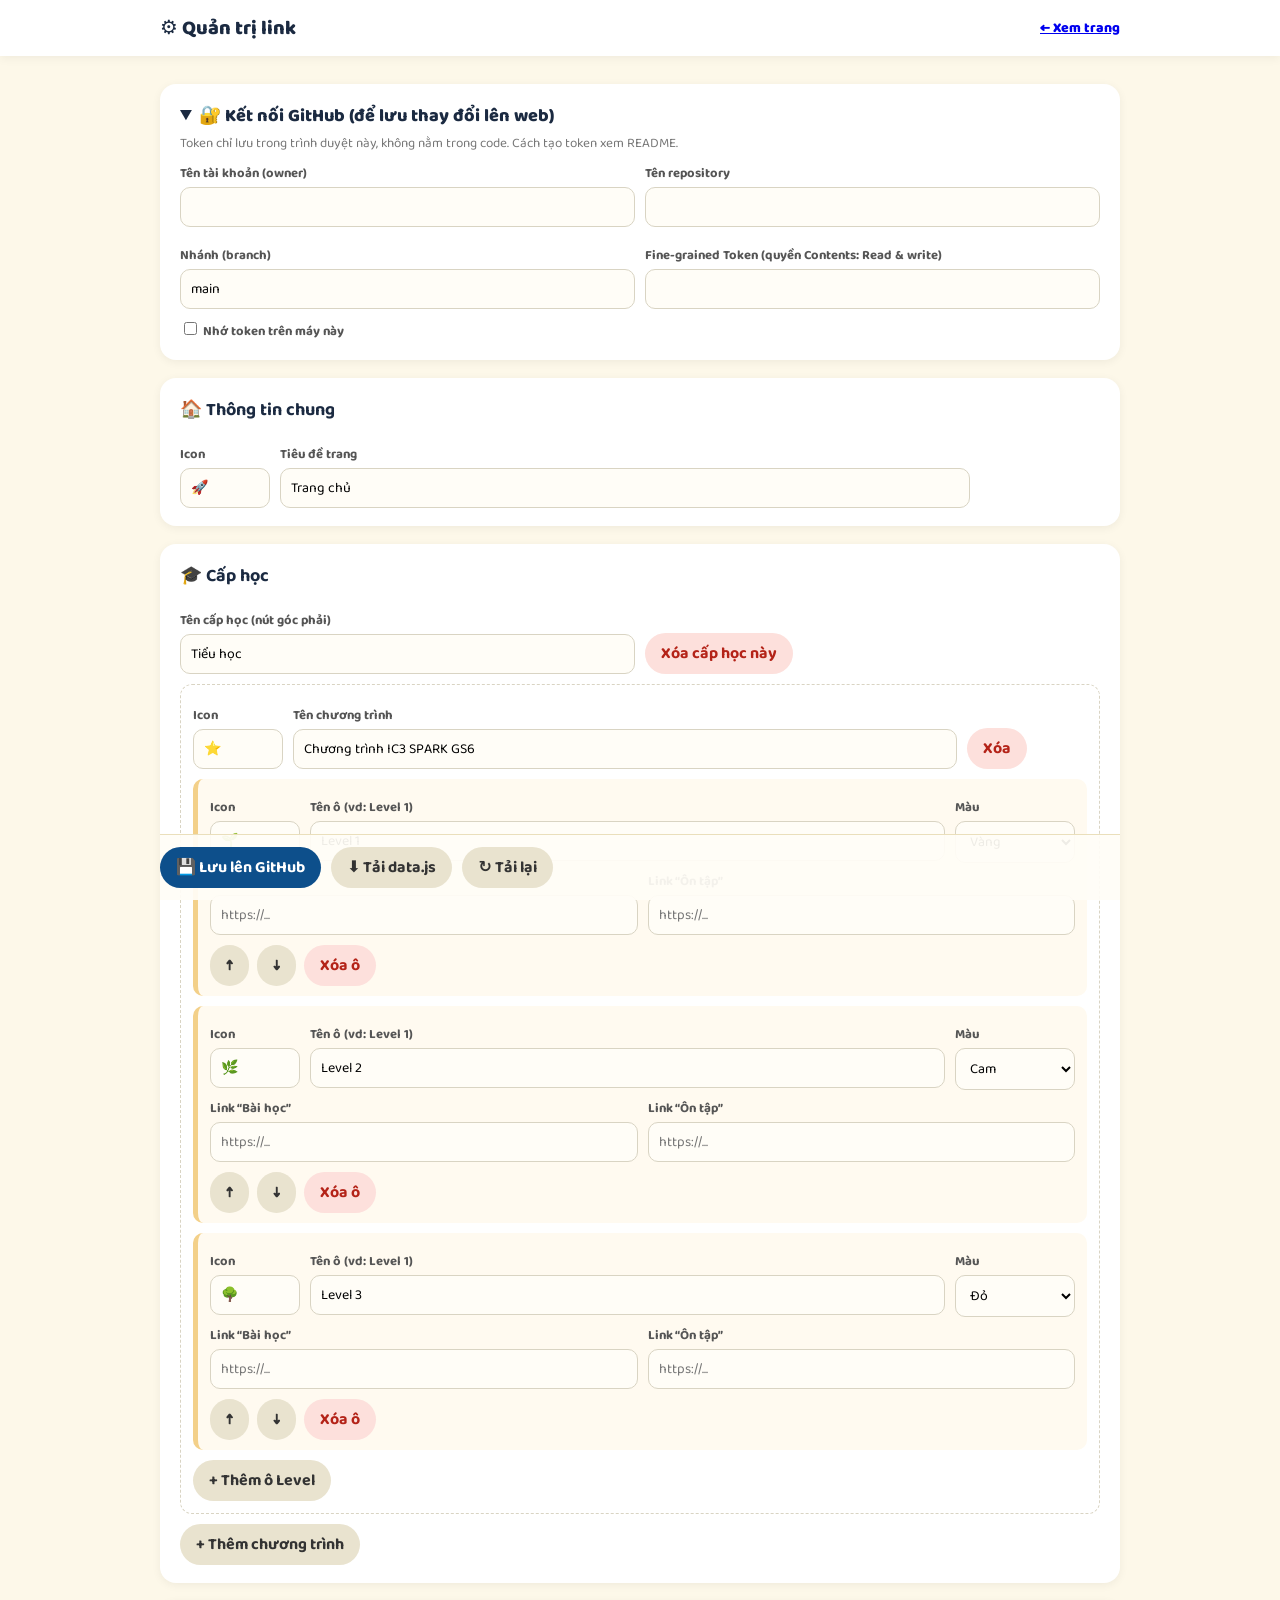
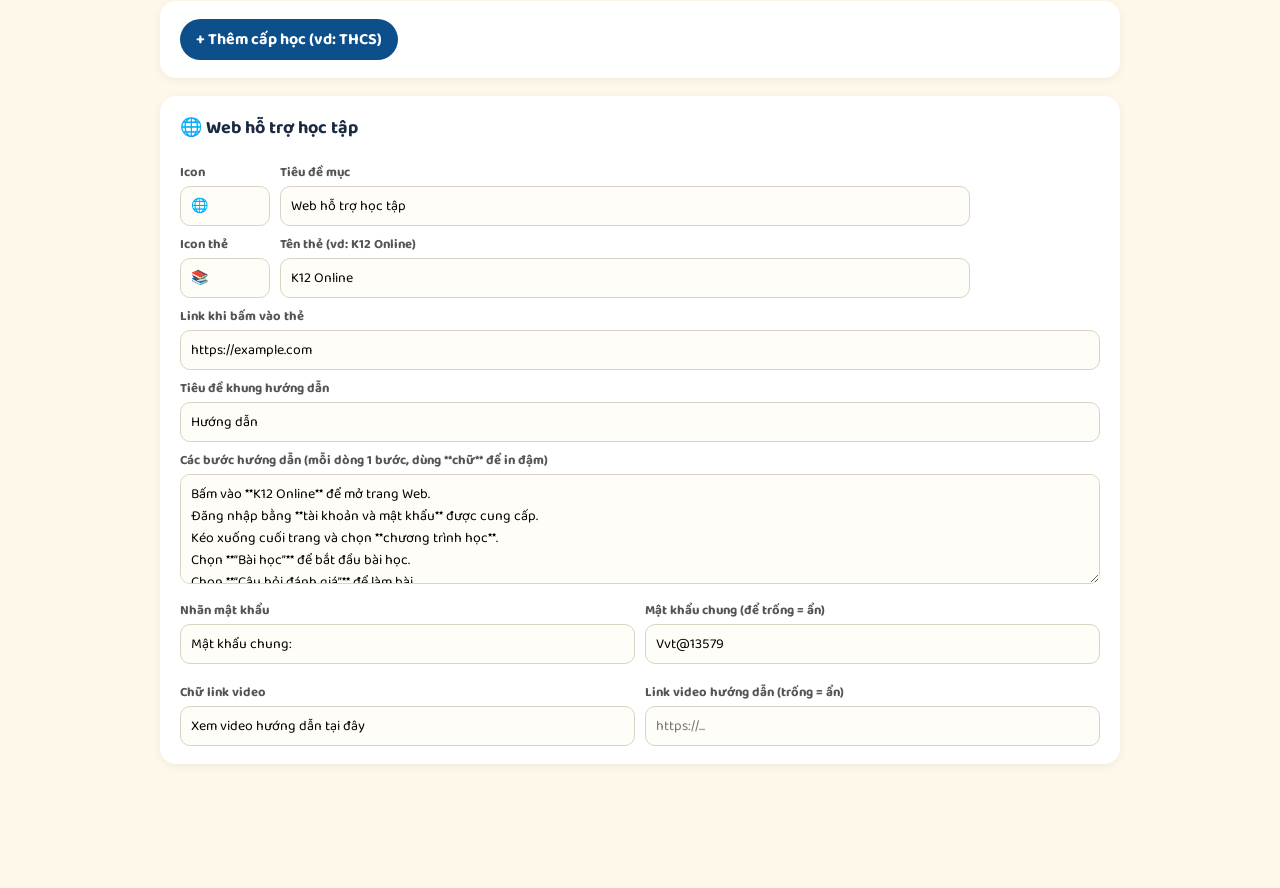
==== admin.html @ aa2e1fe3 "Add files via upload" ====
<!DOCTYPE html>
<html lang="vi">
<head>
<meta charset="utf-8">
<meta name="viewport" content="width=device-width,initial-scale=1">
<title>Quản trị link</title>
<meta name="robots" content="noindex">
<link href="https://fonts.googleapis.com/css2?family=Baloo+2:wght@500;600;700;800&display=swap" rel="stylesheet">
<link rel="stylesheet" href="style.css">
<style>
.card{background:#fff;border-radius:16px;padding:18px 20px;margin-bottom:18px;box-shadow:0 2px 10px rgba(0,0,0,.06)}
.card h3{margin:0 0 12px;font-size:18px}
label{display:block;font-size:13px;font-weight:700;margin:8px 0 3px;color:#555}
input,select,textarea{width:100%;font:inherit;font-size:14px;padding:8px 10px;border:1.5px solid #d9d4c3;border-radius:10px;background:#fffdf7}
textarea{min-height:110px;resize:vertical}
.g2{display:grid;grid-template-columns:1fr 1fr;gap:10px}
.g3{display:grid;grid-template-columns:90px 1fr 120px;gap:10px}
.sub{border:1.5px dashed #d9d4c3;border-radius:12px;padding:12px;margin:10px 0}
.lv{border-left:5px solid #f3d089;background:#fffaf0;border-radius:10px;padding:10px 12px;margin:10px 0}
.bar{display:flex;gap:8px;flex-wrap:wrap;align-items:center;margin-top:10px}
button.b{border:0;border-radius:999px;padding:8px 16px;font:inherit;font-weight:700;cursor:pointer;background:#e9e3cf;color:#333}
button.b.p{background:var(--blue);color:#fff}
button.b.d{background:#fde0dc;color:#b42318}
.sticky{position:sticky;bottom:0;background:#fffdf7ee;padding:12px 0;border-top:1px solid #eadfbb;display:flex;gap:10px;flex-wrap:wrap;align-items:center;z-index:3}
#msg{font-weight:700}
.ok{color:#1a7f37}.err{color:#b42318}
details summary{cursor:pointer;font-weight:800;font-size:18px}
small{color:#777}
@media(max-width:600px){.g2,.g3{grid-template-columns:1fr}}
</style>
</head>
<body>
<div class="topbar"><div class="wrap">⚙️ Quản trị link <a href="index.html" style="margin-left:auto;font-size:14px">← Xem trang</a></div></div>
<main class="wrap">
<div class="card">
<details id="conn"><summary>🔐 Kết nối GitHub (để lưu thay đổi lên web)</summary>
<small>Token chỉ lưu trong trình duyệt này, không nằm trong code. Cách tạo token xem README.</small>
<div class="g2">
<div><label>Tên tài khoản (owner)</label><input id="owner"></div>
<div><label>Tên repository</label><input id="repo"></div>
<div><label>Nhánh (branch)</label><input id="branch" value="main"></div>
<div><label>Fine-grained Token (quyền Contents: Read & write)</label><input id="token" type="password" autocomplete="off"></div>
</div>
<div class="bar"><label style="margin:0"><input type="checkbox" id="remember" style="width:auto"> Nhớ token trên máy này</label></div>
</details></div>
<div id="editor"><div class="empty">Đang tải…</div></div>
<div class="sticky">
<button class="b p" id="save">💾 Lưu lên GitHub</button>
<button class="b" id="dl">⬇ Tải data.js</button>
<button class="b" id="reload">↻ Tải lại</button>
<span id="msg"></span>
</div>
</main>
<script>
const esc=s=>String(s??'').replace(/[&<>"']/g,c=>({'&':'&amp;','<':'&lt;','>':'&gt;','"':'&quot;',"'":'&#39;'}[c]));
const COLORS={yellow:'Vàng',orange:'Cam',red:'Đỏ',green:'Xanh lá',blue:'Xanh dương',purple:'Tím',teal:'Xanh ngọc',pink:'Hồng'};
let D;
const $=id=>document.getElementById(id);
const msg=(t,c)=>{$('msg').textContent=t;$('msg').className=c||''};

// auto-detect owner/repo from github.io URL
(function(){
  const s=JSON.parse(localStorage.getItem('gh_conn')||'{}');
  const m=location.hostname.match(/^(.+)\.github\.io$/);
  $('owner').value=s.owner||(m?m[1]:'');
  $('repo').value=s.repo||(m?location.pathname.split('/')[1]||'':'');
  $('branch').value=s.branch||'main';
  if(s.token){$('token').value=s.token;$('remember').checked=true}
  else $('conn').open=true;
})();

function parse(txt){return JSON.parse(txt.replace(/^[^{]*/,'').replace(/;\s*$/,''))}
function load(){
  const old=document.getElementById('dataScript');if(old)old.remove();
  delete window.SITE_DATA;
  const sc=document.createElement('script');sc.id='dataScript';
  sc.src='data.js?v='+Date.now();
  sc.onload=()=>{D=JSON.parse(JSON.stringify(window.SITE_DATA));render();msg('')};
  sc.onerror=()=>{$('editor').innerHTML='<div class="empty">Không tải được data.js</div>'};
  document.body.appendChild(sc);
}
function opts(sel){return Object.entries(COLORS).map(([k,v])=>`<option value="${k}"${k===sel?' selected':''}>${v}</option>`).join('')}
function input(p,label,v,ph){return `<div><label>${label}</label><input data-p="${p}" value="${esc(v)}" placeholder="${esc(ph||'')}"></div>`}

function render(){
  let h=`<div class="card"><h3>🏠 Thông tin chung</h3><div class="g3">${input('siteIcon','Icon',D.siteIcon)}${input('siteTitle','Tiêu đề trang',D.siteTitle)}<div></div></div></div>`;
  D.groups.forEach((g,gi)=>{
    h+=`<div class="card"><h3>🎓 Cấp học</h3>
      <div class="g2">${input(`groups.${gi}.name`,'Tên cấp học (nút góc phải)',g.name)}
      <div class="bar" style="align-items:end"><button class="b d" data-act="delGroup" data-i="${gi}">Xóa cấp học này</button></div></div>`;
    g.programs.forEach((p,pi)=>{
      h+=`<div class="sub"><div class="g3">${input(`groups.${gi}.programs.${pi}.icon`,'Icon',p.icon)}${input(`groups.${gi}.programs.${pi}.title`,'Tên chương trình',p.title)}<div class="bar" style="align-items:end"><button class="b d" data-act="delProg" data-g="${gi}" data-i="${pi}">Xóa</button></div></div>`;
      p.levels.forEach((l,li)=>{
        const b=`groups.${gi}.programs.${pi}.levels.${li}`;
        h+=`<div class="lv"><div class="g3">${input(b+'.icon','Icon',l.icon)}${input(b+'.name','Tên ô (vd: Level 1)',l.name)}
          <div><label>Màu</label><select data-p="${b}.color">${opts(l.color)}</select></div></div>
          <div class="g2">${input(b+'.lessonUrl','Link “Bài học”',l.lessonUrl,'https://...')}${input(b+'.reviewUrl','Link “Ôn tập”',l.reviewUrl,'https://...')}</div>
          <div class="bar"><button class="b" data-act="up" data-g="${gi}" data-p="${pi}" data-i="${li}">↑</button><button class="b" data-act="down" data-g="${gi}" data-p="${pi}" data-i="${li}">↓</button><button class="b d" data-act="delLv" data-g="${gi}" data-p="${pi}" data-i="${li}">Xóa ô</button></div></div>`;
      });
      h+=`<button class="b" data-act="addLv" data-g="${gi}" data-i="${pi}">+ Thêm ô Level</button></div>`;
    });
    h+=`<div class="bar"><button class="b" data-act="addProg" data-i="${gi}">+ Thêm chương trình</button></div></div>`;
  });
  h+=`<div class="card"><button class="b p" data-act="addGroup">+ Thêm cấp học (vd: THCS)</button></div>`;
  const s=D.support;
  h+=`<div class="card"><h3>🌐 Web hỗ trợ học tập</h3>
    <div class="g3">${input('support.icon','Icon',s.icon)}${input('support.title','Tiêu đề mục',s.title)}<div></div></div>
    <div class="g3">${input('support.cardIcon','Icon thẻ',s.cardIcon)}${input('support.cardName','Tên thẻ (vd: K12 Online)',s.cardName)}<div></div></div>
    ${input('support.cardUrl','Link khi bấm vào thẻ',s.cardUrl,'https://...')}
    ${input('support.guideTitle','Tiêu đề khung hướng dẫn',s.guideTitle)}
    <label>Các bước hướng dẫn (mỗi dòng 1 bước, dùng **chữ** để in đậm)</label>
    <textarea data-p="support.steps" data-lines="1">${esc((s.steps||[]).join('\n'))}</textarea>
    <div class="g2">${input('support.passwordLabel','Nhãn mật khẩu',s.passwordLabel)}${input('support.password','Mật khẩu chung (để trống = ẩn)',s.password)}
    ${input('support.videoText','Chữ link video',s.videoText)}${input('support.videoUrl','Link video hướng dẫn (trống = ẩn)',s.videoUrl,'https://...')}</div></div>`;
  $('editor').innerHTML=h;
}
function setPath(p,v){const k=p.split('.');let o=D;for(let i=0;i<k.length-1;i++)o=o[k[i]];o[k[k.length-1]]=v}
document.addEventListener('input',e=>{
  const p=e.target.dataset.p;if(!p)return;
  setPath(p,e.target.dataset.lines?e.target.value.split('\n').map(x=>x.trim()).filter(Boolean):e.target.value);
});
document.addEventListener('click',e=>{
  const b=e.target.closest('[data-act]');if(!b)return;
  const a=b.dataset.act,g=+b.dataset.g,i=+b.dataset.i,p=+b.dataset.p;
  if(a==='addGroup')D.groups.push({name:'Cấp học mới',programs:[]});
  if(a==='delGroup'&&confirm('Xóa cả cấp học này?'))D.groups.splice(i,1);
  if(a==='addProg')D.groups[i].programs.push({title:'Chương trình mới',icon:'⭐',levels:[]});
  if(a==='delProg'&&confirm('Xóa chương trình này?'))D.groups[g].programs.splice(i,1);
  if(a==='addLv')D.groups[g].programs[i].levels.push({name:'Level mới',icon:'🌟',color:'blue',lessonUrl:'',reviewUrl:''});
  if(a==='delLv'&&confirm('Xóa ô này?'))D.groups[g].programs[p].levels.splice(i,1);
  if(a==='up'||a==='down'){const L=D.groups[g].programs[p].levels,j=a==='up'?i-1:i+1;if(j>=0&&j<L.length)[L[i],L[j]]=[L[j],L[i]]}
  render();
});
const out=()=>'window.SITE_DATA = '+JSON.stringify(D,null,2)+';\n';
$('dl').onclick=()=>{const a=document.createElement('a');a.href=URL.createObjectURL(new Blob([out()],{type:'text/javascript'}));a.download='data.js';a.click()};
$('reload').onclick=()=>{if(confirm('Bỏ thay đổi chưa lưu và tải lại?'))load()};
$('save').onclick=async()=>{
  const owner=$('owner').value.trim(),repo=$('repo').value.trim(),branch=$('branch').value.trim()||'main',token=$('token').value.trim();
  if(!owner||!repo||!token){$('conn').open=true;return msg('Cần nhập owner, repo và token','err')}
  localStorage.setItem('gh_conn',JSON.stringify({owner,repo,branch,token:$('remember').checked?token:''}));
  msg('Đang lưu…');
  const url=`https://api.github.com/repos/${owner}/${repo}/contents/data.js`;
  const H={Authorization:'Bearer '+token,Accept:'application/vnd.github+json'};
  try{
    const r1=await fetch(url+'?ref='+encodeURIComponent(branch),{headers:H});
    if(!r1.ok&&r1.status!==404)throw new Error(r1.status===401||r1.status===403?'Token sai hoặc thiếu quyền':'Lỗi đọc file ('+r1.status+')');
    const sha=r1.ok?(await r1.json()).sha:undefined;
    const bytes=new TextEncoder().encode(out());let bin='';bytes.forEach(c=>bin+=String.fromCharCode(c));
    const r2=await fetch(url,{method:'PUT',headers:H,body:JSON.stringify({message:'Cập nhật link từ trang quản trị',content:btoa(bin),sha,branch})});
    if(!r2.ok)throw new Error((await r2.json()).message||('Lỗi '+r2.status));
    msg('Đã lưu ✓ Web sẽ cập nhật sau khoảng 1–2 phút.','ok');
  }catch(e){msg('Lỗi: '+e.message,'err')}
};
load();
</script>
</body>
</html>
---- style.css ----
:root{--bg:#fdf8e9;--ink:#1b2a41;--blue:#0d4f8b}
*{box-sizing:border-box}
body{margin:0;font-family:"Baloo 2","Nunito","Segoe UI",system-ui,sans-serif;background:var(--bg);color:var(--ink);min-height:100vh}
.topbar{background:#fff;box-shadow:0 2px 10px rgba(0,0,0,.06)}
.wrap{max-width:1000px;margin:0 auto;padding:0 20px}
.topbar .wrap{display:flex;align-items:center;gap:10px;height:56px;font-weight:800;font-size:20px}
main.wrap{padding:28px 20px 40px}
.row-head{display:flex;align-items:center;justify-content:space-between;gap:12px;margin:0 0 14px;position:relative}
h2{margin:0;font-size:20px;font-weight:800;display:flex;align-items:center;gap:8px}
.group-btn{background:#fff1d0;color:#8a4b00;border:1.5px solid #f3d089;border-radius:999px;padding:8px 22px;font:inherit;font-weight:700;cursor:pointer}
.group-menu{position:absolute;right:0;top:48px;background:#fff;border-radius:14px;box-shadow:0 8px 24px rgba(0,0,0,.15);padding:6px;z-index:5;min-width:160px;display:none}
.group-menu.open{display:block}
.group-menu button{display:block;width:100%;text-align:left;border:0;background:none;padding:9px 14px;font:inherit;font-weight:600;border-radius:10px;cursor:pointer}
.group-menu button:hover,.group-menu button.on{background:#fff1d0}
.levels{display:grid;grid-template-columns:repeat(auto-fit,minmax(220px,1fr));gap:18px;margin-bottom:34px}
.level{border-radius:16px;color:#fff;text-align:center;padding:30px 16px 24px;box-shadow:0 6px 16px rgba(0,0,0,.15);transition:transform .2s,box-shadow .2s}
.level:hover{transform:translateY(-6px);box-shadow:0 14px 26px rgba(0,0,0,.22)}
.level .ico{font-size:44px;line-height:1}
.level h3{margin:14px 0 16px;font-size:20px;font-weight:800}
.pills{display:flex;gap:8px;justify-content:center;flex-wrap:wrap}
.pill{background:rgba(255,255,255,.3);color:#fff;text-decoration:none;font-weight:700;font-size:14px;padding:6px 16px;border-radius:999px;transition:background .15s}
.pill:hover{background:rgba(255,255,255,.55)}
.pill.off{opacity:.5;pointer-events:none}
.yellow{background:linear-gradient(160deg,#f7c846,#e0a812)}
.orange{background:linear-gradient(160deg,#f29546,#d6700f)}
.red{background:linear-gradient(160deg,#f2695c,#c93a25)}
.green{background:linear-gradient(160deg,#52c07a,#1f8f4e)}
.blue{background:linear-gradient(160deg,#4a9be0,#1f5fa8)}
.purple{background:linear-gradient(160deg,#a273e0,#6c3bb5)}
.teal{background:linear-gradient(160deg,#3cc3c3,#13878f)}
.pink{background:linear-gradient(160deg,#f27aae,#c93d7c)}
.support{display:grid;grid-template-columns:minmax(220px,1fr) 2fr;gap:18px}
.k12{border-radius:16px;color:#fff;text-decoration:none;display:flex;flex-direction:column;align-items:center;justify-content:center;gap:14px;min-height:220px;padding:20px;background:linear-gradient(160deg,#2f7fc1,#0f4c85);box-shadow:0 6px 16px rgba(0,0,0,.15);transition:transform .2s}
.k12:hover{transform:translateY(-6px)}
.k12 .ico{font-size:48px}.k12 b{font-size:20px;font-weight:800}
.guide{background:#e6f0fb;border:1.5px solid #bcd5f0;border-radius:16px;padding:20px 24px}
.guide h3{margin:0 0 10px;color:var(--blue);font-size:18px;font-weight:800}
.guide ol{margin:0 0 14px;padding-left:20px;line-height:1.55;font-weight:500;font-size:15px}
.pw{display:flex;align-items:center;gap:10px;flex-wrap:wrap;font-weight:700;margin-bottom:10px}
.pw code{background:#cfe3f7;color:var(--blue);padding:4px 12px;border-radius:8px;font-family:inherit}
.copy{background:var(--blue);color:#fff;border:0;border-radius:999px;padding:7px 18px;font:inherit;font-weight:700;cursor:pointer}
.copy:active{transform:scale(.96)}
.vid a{color:var(--blue);font-weight:800}
.prog{margin-bottom:6px}
.empty{padding:40px;text-align:center;color:#888}
footer{text-align:center;padding:10px 0 30px;font-size:12px}
footer a{color:#b9b39f;text-decoration:none}
@media(max-width:700px){.support{grid-template-columns:1fr}.k12{min-height:150px}}
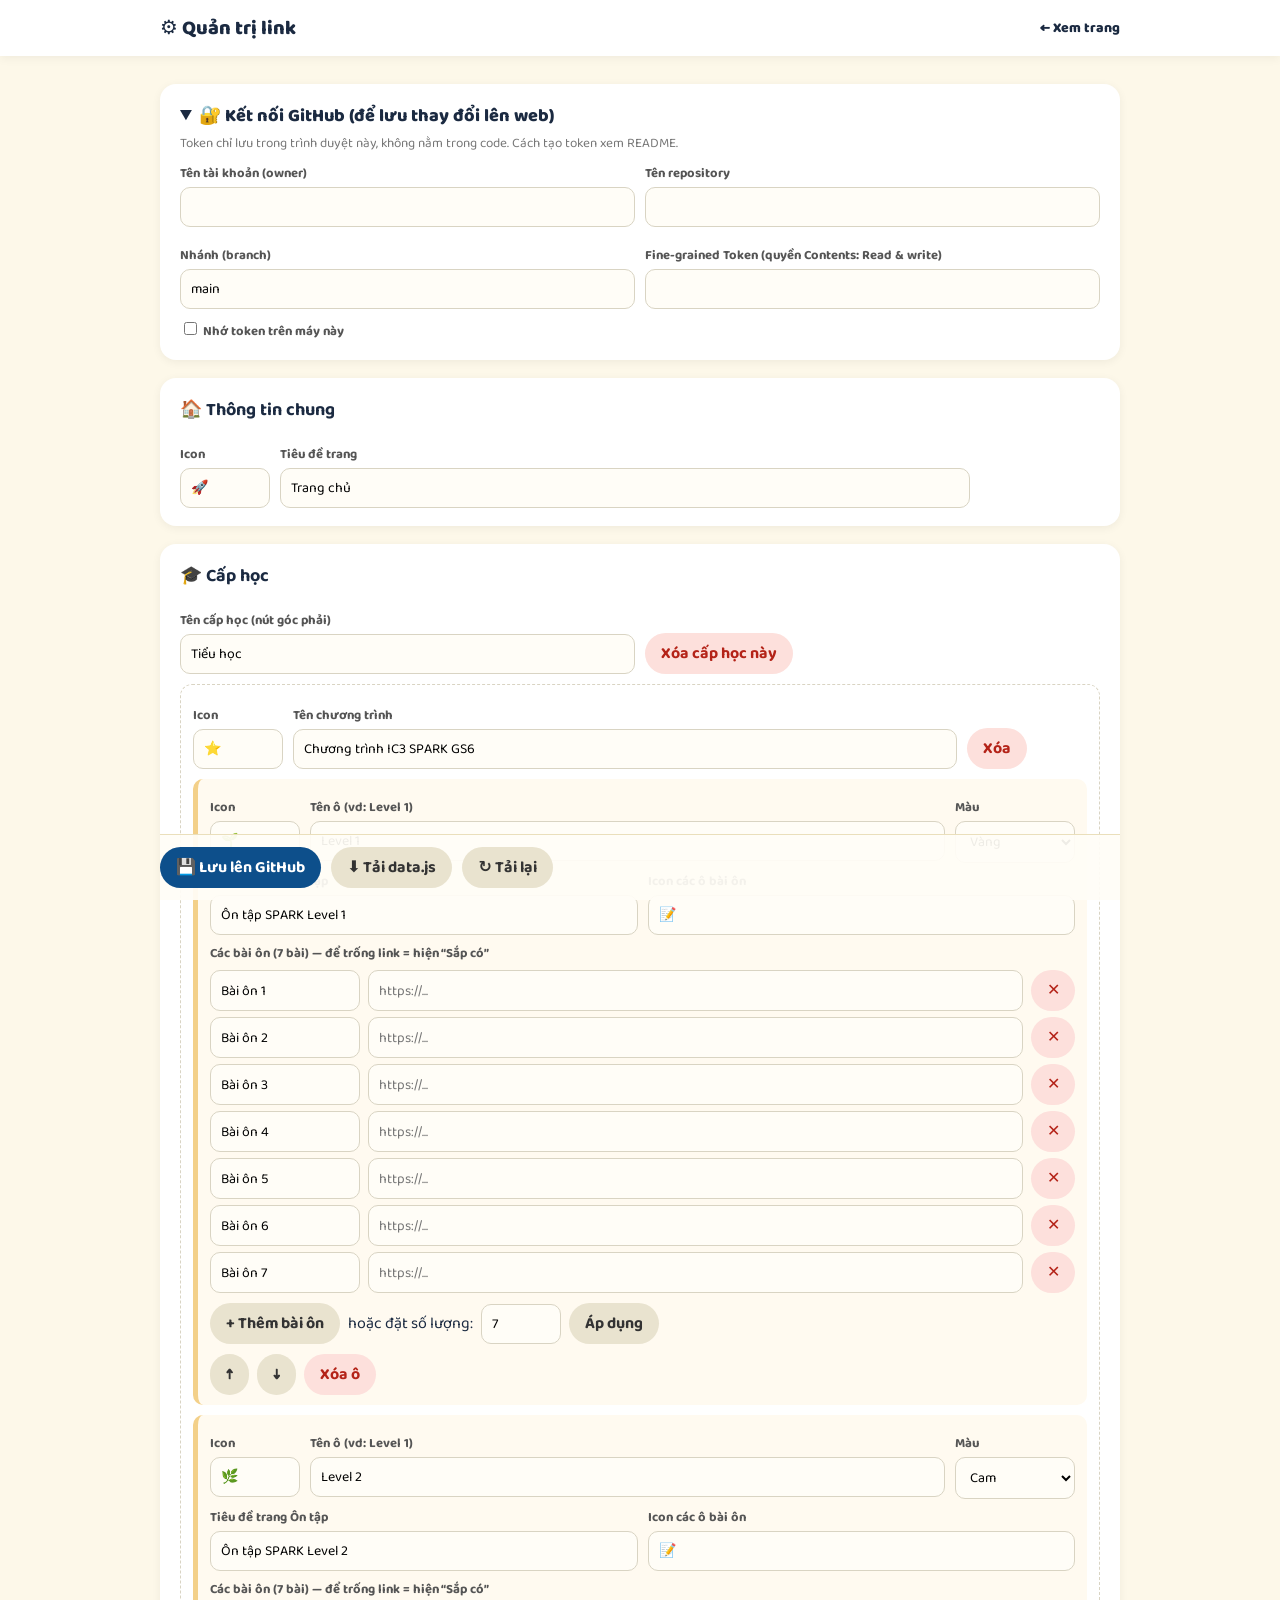
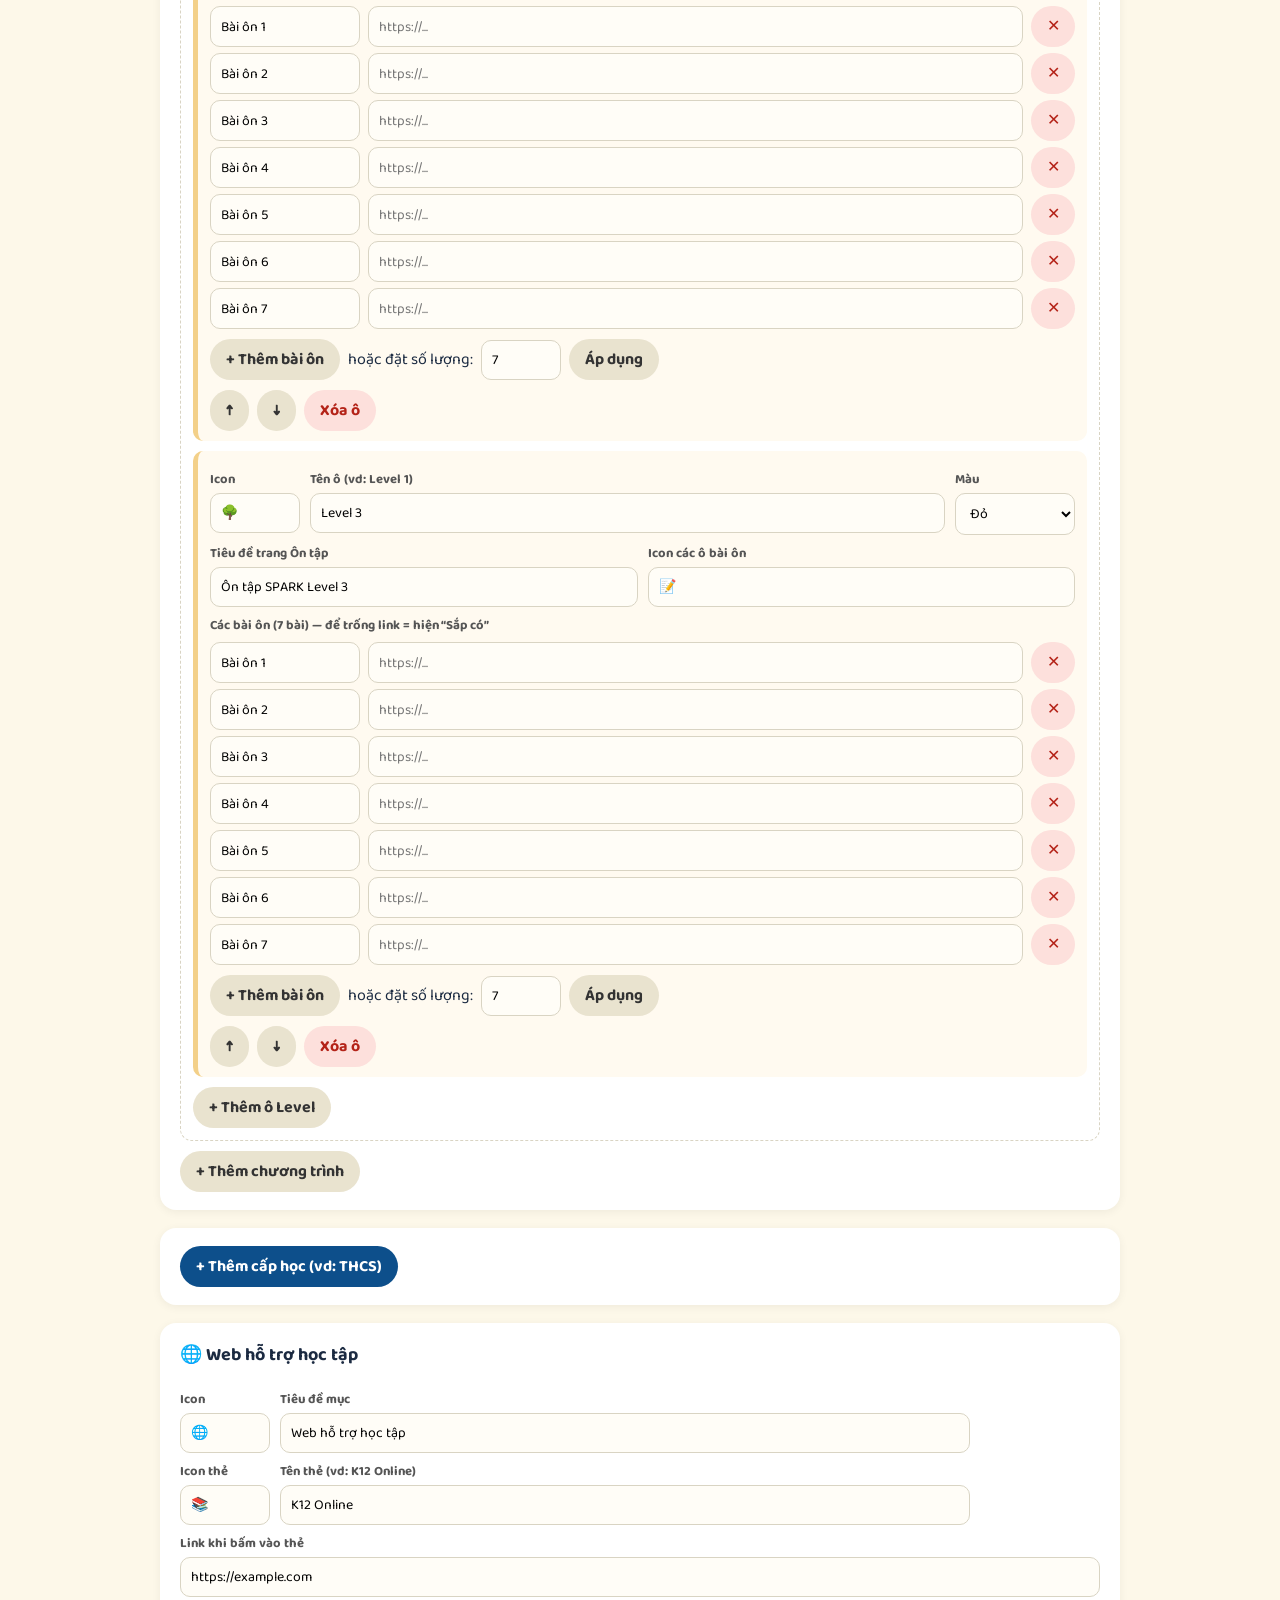
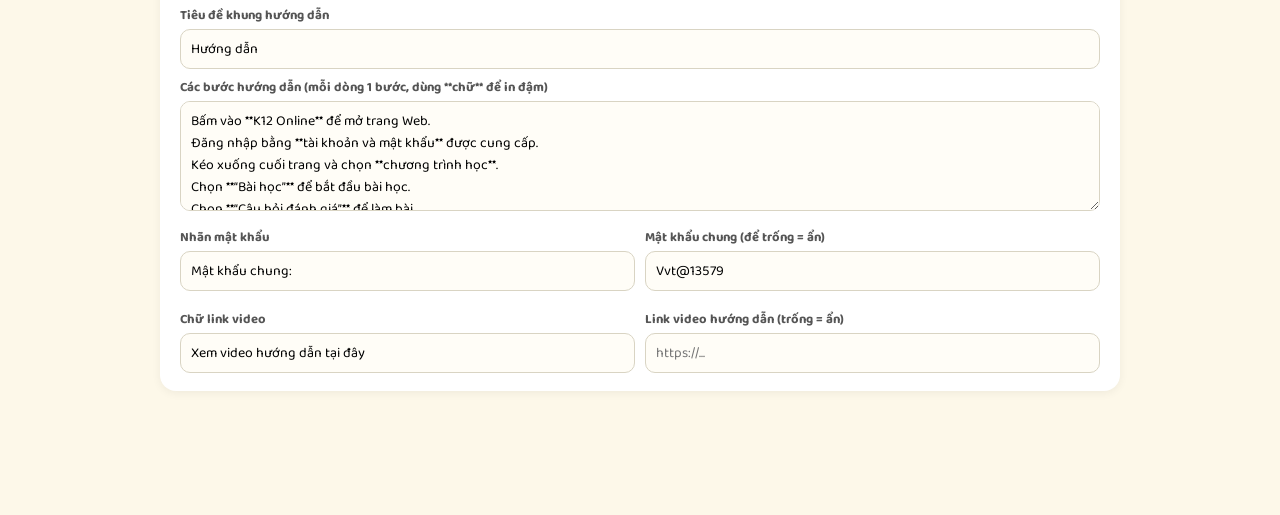
==== commit eb6b0114: "Add files via upload" ====
--- a/admin.html
+++ b/admin.html
@@ -15,6 +15,7 @@
 textarea{min-height:110px;resize:vertical}
 .g2{display:grid;grid-template-columns:1fr 1fr;gap:10px}
 .g3{display:grid;grid-template-columns:90px 1fr 120px;gap:10px}
+.g3r{display:grid;grid-template-columns:150px 1fr 44px;gap:8px;margin:6px 0}
 .sub{border:1.5px dashed #d9d4c3;border-radius:12px;padding:12px;margin:10px 0}
 .lv{border-left:5px solid #f3d089;background:#fffaf0;border-radius:10px;padding:10px 12px;margin:10px 0}
 .bar{display:flex;gap:8px;flex-wrap:wrap;align-items:center;margin-top:10px}
@@ -26,7 +27,7 @@
 .ok{color:#1a7f37}.err{color:#b42318}
 details summary{cursor:pointer;font-weight:800;font-size:18px}
 small{color:#777}
-@media(max-width:600px){.g2,.g3{grid-template-columns:1fr}}
+@media(max-width:600px){.g3r,.g2,.g3{grid-template-columns:1fr}}
 </style>
 </head>
 <body>
@@ -75,7 +76,9 @@
   delete window.SITE_DATA;
   const sc=document.createElement('script');sc.id='dataScript';
   sc.src='data.js?v='+Date.now();
-  sc.onload=()=>{D=JSON.parse(JSON.stringify(window.SITE_DATA));render();msg('')};
+  sc.onload=()=>{D=JSON.parse(JSON.stringify(window.SITE_DATA));
+    D.groups.forEach(g=>g.programs.forEach(p=>p.levels.forEach(l=>{l.reviews=l.reviews||[];l.reviewTitle=l.reviewTitle??('Ôn tập '+l.name);l.reviewIcon=l.reviewIcon||'📝';delete l.lessonUrl;delete l.reviewUrl})));
+    render();msg('')};
   sc.onerror=()=>{$('editor').innerHTML='<div class="empty">Không tải được data.js</div>'};
   document.body.appendChild(sc);
 }
@@ -94,7 +97,11 @@
         const b=`groups.${gi}.programs.${pi}.levels.${li}`;
         h+=`<div class="lv"><div class="g3">${input(b+'.icon','Icon',l.icon)}${input(b+'.name','Tên ô (vd: Level 1)',l.name)}
           <div><label>Màu</label><select data-p="${b}.color">${opts(l.color)}</select></div></div>
-          <div class="g2">${input(b+'.lessonUrl','Link “Bài học”',l.lessonUrl,'https://...')}${input(b+'.reviewUrl','Link “Ôn tập”',l.reviewUrl,'https://...')}</div>
+          <div class="g2">${input(b+'.reviewTitle','Tiêu đề trang Ôn tập',l.reviewTitle,'Ôn tập SPARK Level 1')}${input(b+'.reviewIcon','Icon các ô bài ôn',l.reviewIcon)}</div>
+          <label>Các bài ôn (${(l.reviews||[]).length} bài) — để trống link = hiện “Sắp có”</label>
+          ${(l.reviews||[]).map((r,ri)=>`<div class="g3r"><input data-p="${b}.reviews.${ri}.name" value="${esc(r.name)}" placeholder="Tên bài"><input data-p="${b}.reviews.${ri}.url" value="${esc(r.url)}" placeholder="https://..."><button class="b d" data-act="delRv" data-g="${gi}" data-p="${pi}" data-i="${li}" data-r="${ri}">✕</button></div>`).join('')}
+          <div class="bar"><button class="b" data-act="addRv" data-g="${gi}" data-p="${pi}" data-i="${li}">+ Thêm bài ôn</button>
+            <span>hoặc đặt số lượng:</span><input type="number" min="0" max="100" id="cnt-${gi}-${pi}-${li}" value="${(l.reviews||[]).length}" style="width:80px"><button class="b" data-act="setCount" data-g="${gi}" data-p="${pi}" data-i="${li}">Áp dụng</button></div>
           <div class="bar"><button class="b" data-act="up" data-g="${gi}" data-p="${pi}" data-i="${li}">↑</button><button class="b" data-act="down" data-g="${gi}" data-p="${pi}" data-i="${li}">↓</button><button class="b d" data-act="delLv" data-g="${gi}" data-p="${pi}" data-i="${li}">Xóa ô</button></div></div>`;
       });
       h+=`<button class="b" data-act="addLv" data-g="${gi}" data-i="${pi}">+ Thêm ô Level</button></div>`;
@@ -126,8 +133,14 @@
   if(a==='delGroup'&&confirm('Xóa cả cấp học này?'))D.groups.splice(i,1);
   if(a==='addProg')D.groups[i].programs.push({title:'Chương trình mới',icon:'⭐',levels:[]});
   if(a==='delProg'&&confirm('Xóa chương trình này?'))D.groups[g].programs.splice(i,1);
-  if(a==='addLv')D.groups[g].programs[i].levels.push({name:'Level mới',icon:'🌟',color:'blue',lessonUrl:'',reviewUrl:''});
+  if(a==='addLv')D.groups[g].programs[i].levels.push({name:'Level mới',icon:'🌟',color:'blue',reviewTitle:'Ôn tập Level mới',reviewIcon:'📝',reviews:[]});
   if(a==='delLv'&&confirm('Xóa ô này?'))D.groups[g].programs[p].levels.splice(i,1);
+  const LV=()=>D.groups[g].programs[p].levels[i];
+  if(a==='addRv'){const R=LV().reviews;R.push({name:'Bài ôn '+(R.length+1),url:''})}
+  if(a==='delRv')LV().reviews.splice(+b.dataset.r,1);
+  if(a==='setCount'){const n=Math.max(0,Math.min(100,parseInt($(`cnt-${g}-${p}-${i}`).value)||0)),R=LV().reviews;
+    if(n<R.length&&!confirm('Giảm xuống '+n+' bài sẽ xóa các bài cuối. Tiếp tục?'))return;
+    while(R.length>n)R.pop();while(R.length<n)R.push({name:'Bài ôn '+(R.length+1),url:''})}
   if(a==='up'||a==='down'){const L=D.groups[g].programs[p].levels,j=a==='up'?i-1:i+1;if(j>=0&&j<L.length)[L[i],L[j]]=[L[j],L[i]]}
   render();
 });
--- a/style.css
+++ b/style.css
@@ -46,3 +46,15 @@
 footer{text-align:center;padding:10px 0 30px;font-size:12px}
 footer a{color:#b9b39f;text-decoration:none}
 @media(max-width:700px){.support{grid-template-columns:1fr}.k12{min-height:150px}}
+
+.topbar a{color:inherit;text-decoration:none;display:flex;align-items:center;gap:10px}
+.back{display:inline-block;color:var(--blue);font-weight:700;text-decoration:none;margin-bottom:6px}
+.back:hover{text-decoration:underline}
+.rtitle{text-align:center;font-size:30px;font-weight:800;margin:6px 0 26px}
+.rgrid{display:grid;grid-template-columns:repeat(auto-fill,minmax(190px,1fr));gap:18px;max-width:880px;margin:0 auto}
+.rcard{display:flex;flex-direction:column;align-items:center;justify-content:center;gap:12px;min-height:210px;padding:20px 12px;border-radius:18px;background:rgba(255,255,255,.75);border:1px solid #eee8d3;text-decoration:none;color:var(--ink);transition:transform .2s,box-shadow .2s,background .2s}
+.rcard .ico{font-size:44px;line-height:1}
+.rcard b{font-size:20px;font-weight:800}
+.rcard.on:hover{transform:translateY(-6px);background:#fff;box-shadow:0 12px 24px rgba(0,0,0,.12)}
+.rcard.off{opacity:.55;cursor:default}
+.rcard .soon{background:#e7eef2;color:#9aaab8;font-weight:700;font-size:14px;padding:6px 18px;border-radius:999px}
